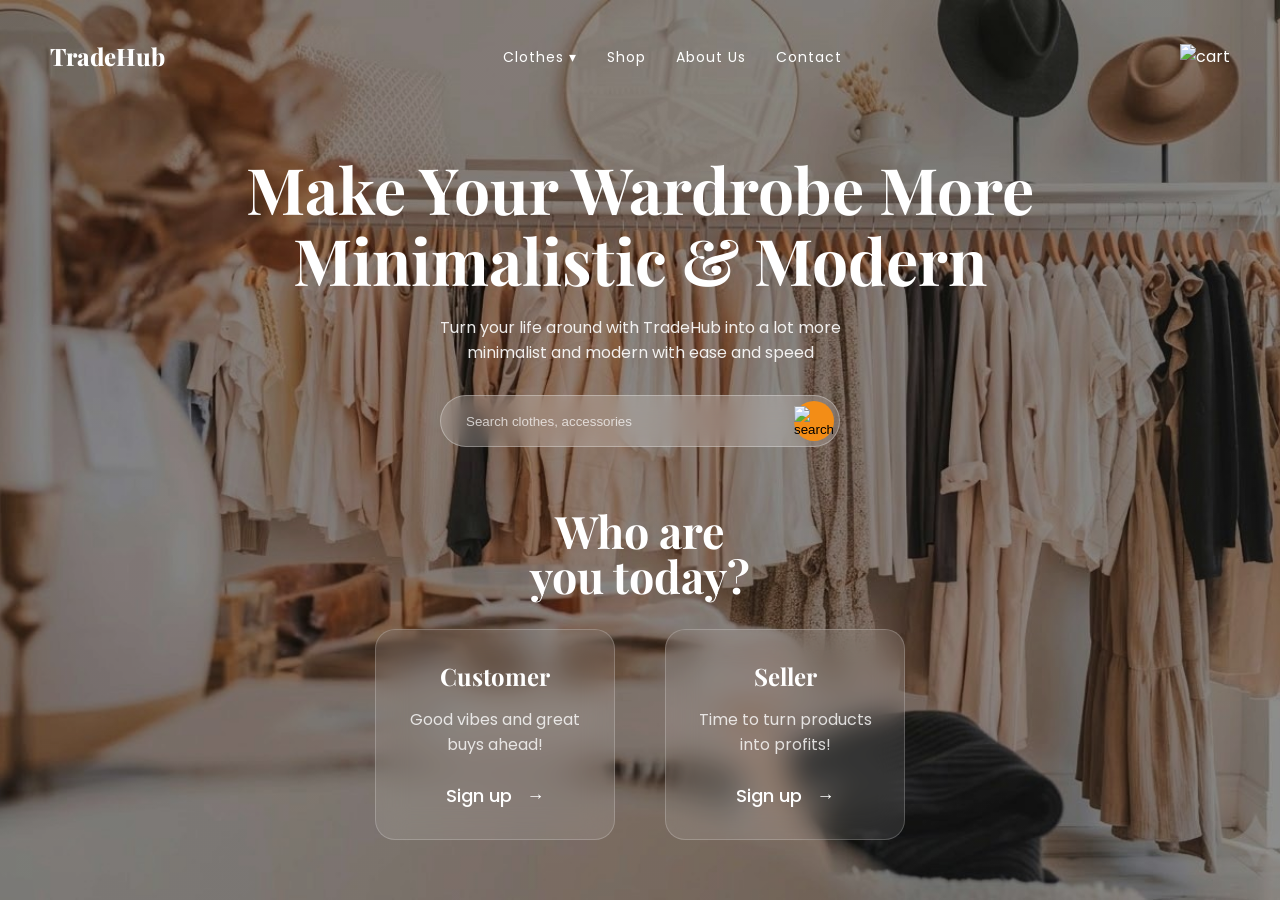
==== Frontend/index.html @ f34f8a21 "Initial commit" ====
<!DOCTYPE html>
<html lang="en">
<head>
    <meta charset="UTF-8">
    <meta name="viewport" content="width=device-width, initial-scale=1.0">
    <title>TradeHub - Minimalist Wardrobe</title>
    <link rel="stylesheet" href="../Frontend/CSS/style.css">
    <link href="https://fonts.googleapis.com/css2?family=Playfair+Display:wght@600;800&family=Poppins:wght@300;400&display=swap" rel="stylesheet">
</head>
<body>

    <div class="hero-container">
        <header>
            <div class="logo">TradeHub</div>
            <nav>
                <ul>
                    <li><a href="#">Clothes ▾</a></li>
                    <li><a href="products.html">Shop</a></li>
                    <li><a href="#">About Us</a></li>
                    <li><a href="#">Contact</a></li>
                </ul>
            </nav>
            <div class="cart-icon">
                <img src="https://img.icons8.com/material-outlined/24/ffffff/shopping-bag.png" alt="cart">
            </div>
        </header>

        <main class="hero-content">
            <h1>Make Your Wardrobe More <br> <span>Minimalistic & Modern</span></h1>
            <p>Turn your life around with TradeHub into a lot more <br> minimalist and modern with ease and speed</p>
            
            <div class="search-container">
                <input type="text" placeholder="Search clothes, accessories">
                <button class="search-btn">
                    <img src="https://img.icons8.com/ios-glyphs/20/ffffff/search--v1.png" alt="search">
                </button>
            </div>
        </main>

        <section class="user-cards-section">
            <h2 class="bottom-question">Who are <br> you today?</h2>
            
            <div class="cards-container">
                <div class="glass-card">
                    <h3>Customer</h3>
                    <p>Good vibes and great buys ahead!</p>
                    <a href="register.html" class="signup-link">Sign up <span>&rarr;</span></a>
                </div>

                <div class="glass-card">
                    <h3>Seller</h3>
                    <p>Time to turn products into profits!</p>
                    <a href="register.html" class="signup-link">Sign up <span>&rarr;</span></a>
                </div>
            </div>
        </section>
    </div>

    <script src="script.js"></script>
</body>
</html>
---- Frontend/CSS/style.css ----
* {
    margin: 0;
    padding: 0;
    box-sizing: border-box;
}

body, html {
    height: 100%;
    font-family: 'Poppins', sans-serif;
    color: white;
}

.hero-container {
    background: linear-gradient(rgba(0,0,0,0.2), rgba(0,0,0,0.2)), 
                url('../Images/Home_Background.jpeg'); /* Replace with your image */
    background-size: cover;
    background-position: center;
    height: 100vh;
    display: flex;
    flex-direction: column;
    padding: 20px 50px;
}

/* Header Styles */
header {
    display: flex;
    justify-content: space-between;
    align-items: center;
    padding: 20px 0;
}

.logo {
    font-size: 24px;
    font-weight: 800;
    font-family: 'Playfair Display', serif;
}

nav ul {
    display: flex;
    list-style: none;
    gap: 30px;
}

nav ul li a {
    text-decoration: none;
    color: white;
    font-size: 14px;
    letter-spacing: 1px;
}

/* Hero Text Styles */
.hero-content {
    text-align: center;
    flex-grow: 1;

    display: flex;
    flex-direction: column;
    justify-content: center;
    align-items: center;
}

.hero-content h1 {
    font-family: 'Playfair Display', serif;
    font-size: 4rem;
    line-height: 1.1;
    margin-bottom: 20px;
}

.hero-content p {
    font-size: 16px;
    opacity: 0.9;
    margin-bottom: 30px;
}

/* Search Bar */
.search-container {
    display: flex;
    align-items: center;
    background: rgba(255, 255, 255, 0.2);
    backdrop-filter: blur(10px);
    border-radius: 50px;
    padding: 5px 5px 5px 25px;
    width: 400px;
    margin: 0 auto;
    border: 1px solid rgba(255, 255, 255, 0.3);
}

.search-container input {
    background: transparent;
    border: none;
    outline: none;
    color: white;
    width: 100%;
}

.search-container input::placeholder {
    color: rgba(255, 255, 255, 0.7);
}

.search-btn {
    background: #f38d16; /* Orange button */
    border: none;
    border-radius: 50%;
    width: 40px;
    height: 40px;
    cursor: pointer;
    display: flex;
    align-items: center;
    justify-content: center;
}

/* Footer Section */
.user-cards-section {
    display: flex;
    flex-direction: column;
    justify-content: center;
    align-items: center;
    padding-bottom: 40px;
    text-align: center;
}

.bottom-question {
    font-family: 'Playfair Display', serif;
    font-size: 2.8rem;
    line-height: 1;
    margin-bottom: 30px;
}

.cards-container {
    display: flex;
    gap: 50px;
    justify-content: center;
}

.glass-card {
    background: rgba(255, 255, 255, 0.1);
    backdrop-filter: blur(15px);
    border: 1px solid rgba(255, 255, 255, 0.2);
    border-radius: 20px;
    padding: 30px;
    width: 240px;
    text-align: center;
    transition: transform 0.3s ease;
}

.glass-card:hover {
    transform: translateY(-10px);
}

.glass-card h3 {
    font-family: 'Playfair Display', serif;
    font-size: 1.5rem;
    margin-bottom: 15px;
}

.glass-card p {
    font-size: 16px;
    margin-bottom: 25px;
    opacity: 0.8;
}

.signup-link {
    text-decoration: none;
    color: white;
    font-weight: 500;
    font-size: 18px;
}

.signup-link span {
    margin-left: 10px;
}
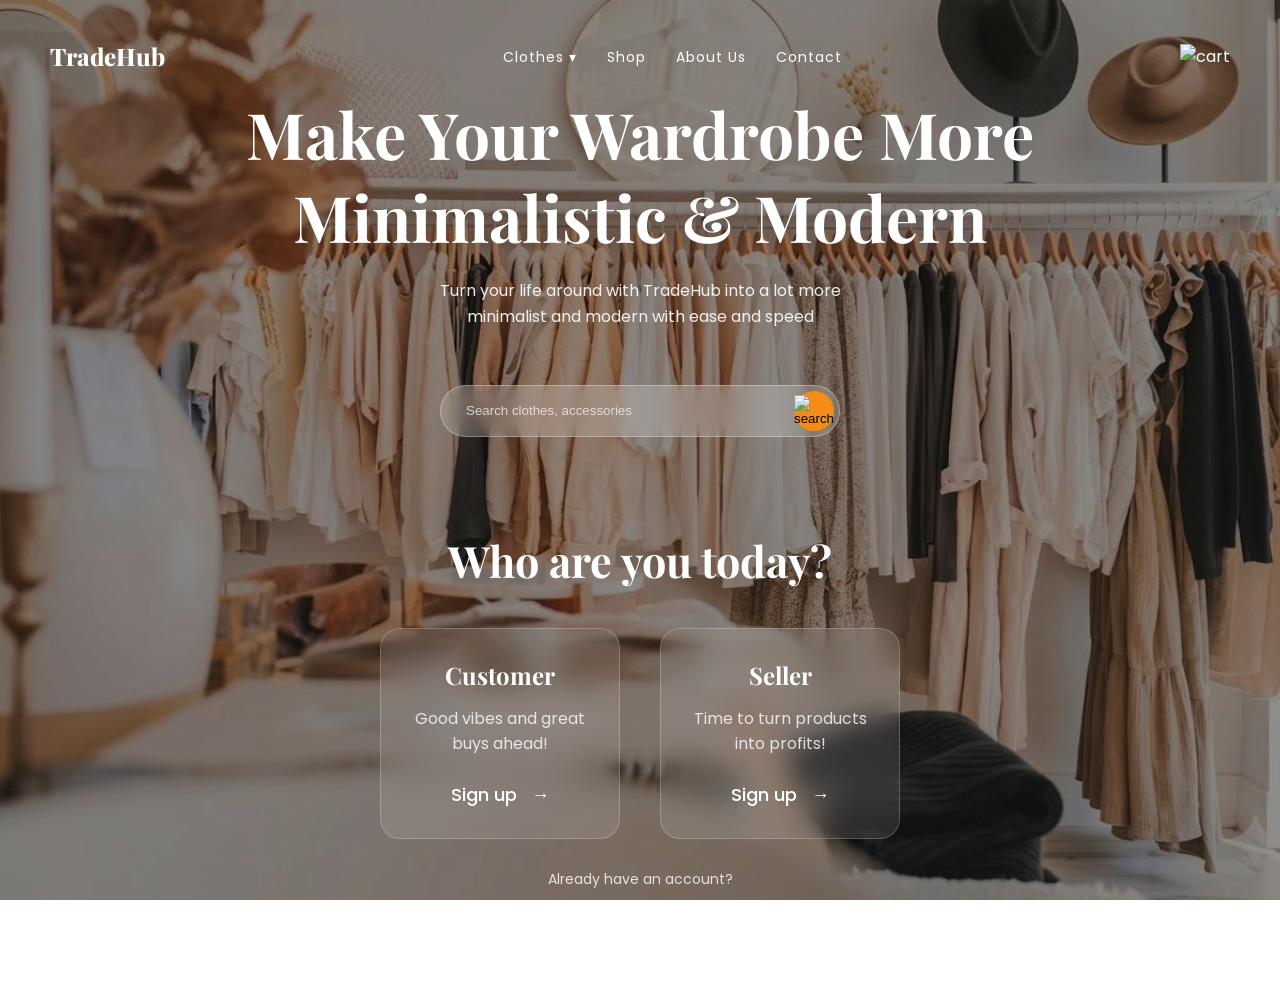
==== commit 7396b2b7: "Linking pages" ====
--- a/Frontend/index.html
+++ b/Frontend/index.html
@@ -38,24 +38,40 @@
         </main>
 
         <section class="user-cards-section">
-            <h2 class="bottom-question">Who are <br> you today?</h2>
+            <h2 class="bottom-question">Who are you today?</h2>
             
             <div class="cards-container">
                 <div class="glass-card">
                     <h3>Customer</h3>
                     <p>Good vibes and great buys ahead!</p>
-                    <a href="register.html" class="signup-link">Sign up <span>&rarr;</span></a>
+                    <a href="register.html?type=C" class="signup-link">Sign up <span>&rarr;</span></a>
                 </div>
 
                 <div class="glass-card">
                     <h3>Seller</h3>
                     <p>Time to turn products into profits!</p>
-                    <a href="register.html" class="signup-link">Sign up <span>&rarr;</span></a>
+                    <a href="register.html?type=S" class="signup-link">Sign up <span>&rarr;</span></a>
                 </div>
             </div>
+
+            <div class="login-redirect">
+                <p class="login-text"> Already have an account? </p>
+                <button class="glass-login-btn" onclick="goToLogin()"> Login → </button>
+            </div>
+
         </section>
     </div>
 
     <script src="script.js"></script>
+
 </body>
+    <script>
+    function goToLogin() {
+
+        window.location.href =
+        "login.html";
+
+    }
+    </script>
+
 </html>
--- a/Frontend/CSS/style.css
+++ b/Frontend/CSS/style.css
@@ -15,7 +15,8 @@
                 url('../Images/Home_Background.jpeg'); /* Replace with your image */
     background-size: cover;
     background-position: center;
-    height: 100vh;
+    background-attachment: fixed;
+    min-height: 100vh;
     display: flex;
     flex-direction: column;
     padding: 20px 50px;
@@ -121,7 +122,7 @@
 
 .bottom-question {
     font-family: 'Playfair Display', serif;
-    font-size: 2.8rem;
+    font-size: 2.7rem;
     line-height: 1;
     margin-bottom: 30px;
 }
@@ -137,7 +138,7 @@
     backdrop-filter: blur(15px);
     border: 1px solid rgba(255, 255, 255, 0.2);
     border-radius: 20px;
-    padding: 30px;
+    padding: 30px 25px;
     width: 240px;
     text-align: center;
     transition: transform 0.3s ease;
@@ -168,4 +169,170 @@
 
 .signup-link span {
     margin-left: 10px;
+}
+
+.order-box {
+
+    border: 1px solid #ccc;
+
+    padding: 15px;
+
+    margin-bottom: 20px;
+
+    border-radius: 8px;
+
+    background-color: #f9f9f9;
+
+    color: black;
+
+}
+
+.order-box h3 {
+
+    color: black;
+
+}
+
+.order-box p {
+
+    color: black;
+
+}
+
+/* Login Redirect Section */
+
+.login-redirect {
+
+text-align: center;
+
+margin-top: 30px;
+
+}
+
+
+/* Text above button */
+
+.login-text {
+
+color: rgba(255,255,255,0.8);
+
+font-size: 14px;
+
+margin-bottom: 10px;
+
+font-family: 'Poppins', sans-serif;
+
+}
+
+
+/* Styled Glass Button */
+
+.glass-login-btn {
+
+padding: 10px 22px;
+
+border-radius: 30px;
+
+border: 1px solid rgba(255,255,255,0.3);
+
+background: rgba(255,255,255,0.08);
+
+color: white;
+
+font-size: 14px;
+
+cursor: pointer;
+
+backdrop-filter: blur(10px);
+
+transition: all 0.3s ease;
+
+}
+
+
+/* Hover Effect */
+
+.glass-login-btn:hover {
+
+background: rgba(255,255,255,0.2);
+
+transform: translateY(-2px);
+
+box-shadow: 0 8px 20px rgba(0,0,0,0.2);
+
+}
+
+/* ========================= */
+/* HERO CONTENT SPACING */
+/* ========================= */
+
+.hero-content h1 {
+
+margin-bottom: 20px;
+
+line-height: 1.3;
+
+}
+
+.hero-content p {
+
+margin-bottom: 30px;
+
+line-height: 1.6;
+
+}
+
+
+/* Space below search */
+
+.search-container {
+
+margin-top: 25px;
+
+margin-bottom: 60px;
+
+}
+
+
+/* ========================= */
+/* USER SECTION SPACING */
+/* ========================= */
+
+.user-cards-section {
+
+margin-top: 30px;
+
+padding-top: 5px;
+
+}
+
+
+/* "Who are you today?" */
+
+.bottom-question {
+
+margin-bottom: 40px;
+
+line-height: 1.3;
+
+}
+
+
+/* Cards spacing */
+
+.cards-container {
+
+gap: 40px;
+
+margin-bottom: 50px;
+
+}
+
+
+/* Login redirect spacing */
+
+.login-redirect {
+
+margin-top: -20px;
+
 }
